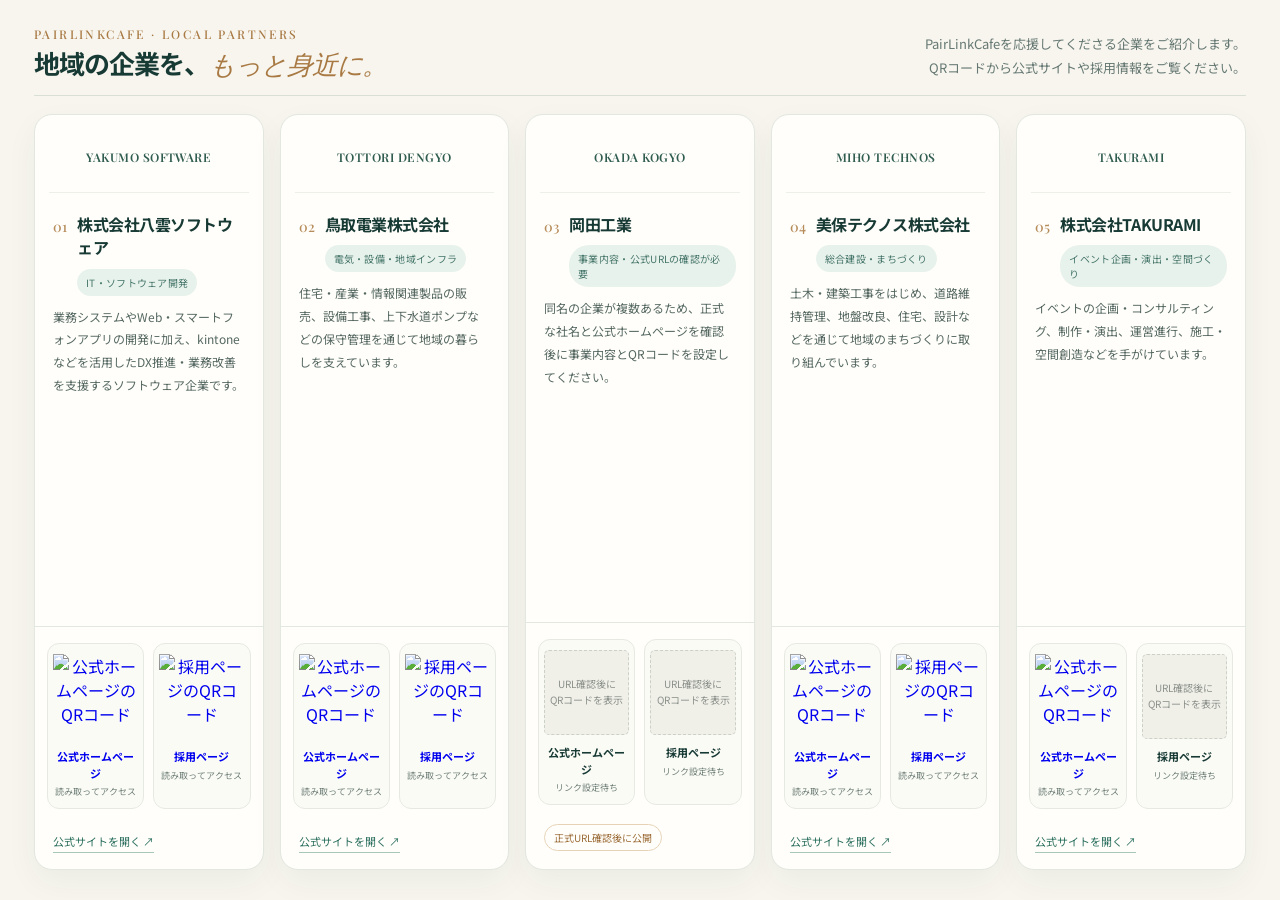
==== kigyousyoukai/index.html @ ba6de758 "new project." ====
<!DOCTYPE html>
<html lang="ja">
<head>
<meta charset="UTF-8">
<meta name="viewport" content="width=device-width, initial-scale=1.0">
<meta name="theme-color" content="#173c37">

<title>PairLinkCafe | Partner Companies</title>

<link rel="stylesheet" href="style.css">

<link rel="preconnect" href="https://fonts.googleapis.com">
<link href="https://fonts.googleapis.com/css2?family=Noto+Sans+JP:wght@400;500;600;700;800&family=Playfair+Display:wght@500;600;700&display=swap" rel="stylesheet">
</head>

<body>
<main class="page">

<section class="intro">
    <div>
    <div class="kicker">
        PairLinkCafe · Local Partners
    </div>

    <h1>
        地域の企業を、<em>もっと身近に。</em>
    </h1>
    </div>

    <p>
    PairLinkCafeを応援してくださる企業をご紹介します。<br>
    QRコードから公式サイトや採用情報をご覧ください。
    </p>
</section>

<!-- JavaScriptで5社の情報を表示 -->
<section class="companies" id="companies"></section>

</main>

<script src="script.js"></script>
</body>
</html>
---- kigyousyoukai/style.css ----
:root {
--ink: #183a35;
--muted: #667873;
--cream: #f7f5ee;
--paper: #fffefa;
--mint: #dbece3;
--line: #e2e7df;
--accent: #d6a66b;
}

* {
box-sizing: border-box;
}

html,
body {
margin: 0;
width: 100%;
height: 100%;
overflow: hidden;
}

body {
background: var(--cream);
color: var(--ink);
font-family: "Noto Sans JP", sans-serif;
}

/* 画面全体 */
.page {
width: 100vw;
height: 100vh;
padding: 26px 34px 30px;
display: flex;
flex-direction: column;
gap: 18px;
}

/* タイトル部分 */
.intro {
display: flex;
justify-content: space-between;
align-items: end;
gap: 30px;
flex: 0 0 auto;
border-bottom: 1px solid #d8dfd5;
padding-bottom: 16px;
}

.kicker {
font: 500 12px "Playfair Display", serif;
letter-spacing: 0.2em;
text-transform: uppercase;
color: #a87943;
}

h1 {
font-size: clamp(26px, 2vw, 38px);
letter-spacing: -0.04em;
margin: 5px 0 0;
line-height: 1.2;
}

h1 em {
font-family: "Playfair Display", serif;
font-weight: 500;
color: #a87943;
}

.intro p {
max-width: 520px;
margin: 0;
color: var(--muted);
font-size: 13px;
line-height: 1.8;
text-align: right;
}

/* 5社を横一列に表示 */
.companies {
display: grid;
grid-template-columns: repeat(5, minmax(0, 1fr));
gap: 16px;
flex: 1;
min-height: 0;
}

/* 企業カード */
.company {
background: var(--paper);
border: 1px solid var(--line);
border-radius: 18px;
overflow: hidden;
box-shadow: 0 12px 32px #183a350d;
display: flex;
flex-direction: column;
min-width: 0;
min-height: 0;
}

/* ロゴ部分 */
.brand {
height: 78px;
display: flex;
align-items: center;
justify-content: center;
gap: 10px;
padding: 12px 12px 6px;
border-bottom: 1px solid #edf0e9;
margin: 0 14px 8px;
}

.brand img {
width: 44px;
height: 44px;
object-fit: contain;
flex-shrink: 0;
}

.brand-word {
font: 600 12px "Playfair Display", "Noto Sans JP", serif;
letter-spacing: 0.04em;
color: #315d51;
text-align: left;
line-height: 1.35;
overflow-wrap: anywhere;
}

/* 企業名 */
.company-top {
padding: 12px 18px 10px;
display: flex;
gap: 10px;
align-items: flex-start;
}

.num {
font: 500 14px "Playfair Display", serif;
color: #b78c5b;
padding-top: 4px;
flex-shrink: 0;
}

h3 {
margin: 0;
font-size: clamp(16px, 1.15vw, 21px);
line-height: 1.45;
letter-spacing: -0.03em;
overflow-wrap: anywhere;
}

.category {
display: inline-block;
margin-top: 9px;
font-size: 10px;
line-height: 1.5;
letter-spacing: 0.03em;
color: #47776b;
background: #e8f2ec;
padding: 6px 9px;
border-radius: 20px;
}

/* 事業内容 */
.description {
font-size: clamp(12px, 0.8vw, 14px);
line-height: 1.9;
color: #566862;
margin: 0;
padding: 0 18px 18px;
flex: 1;
}

/* QRコード部分 */
.links {
border-top: 1px solid var(--line);
padding: 16px 12px 18px;
display: grid;
grid-template-columns: 1fr 1fr;
gap: 9px;
margin-top: auto;
}

.qr-link {
background: #fbfbf6;
border: 1px solid #e6e9e1;
border-radius: 12px;
padding: 10px 5px;
text-align: center;
text-decoration: none;
min-width: 0;
}

.qr-link img {
width: min(100%, 124px);
aspect-ratio: 1;
object-fit: contain;
display: block;
margin: 0 auto 9px;
image-rendering: pixelated;
}

.qr-link strong {
display: block;
font-size: 11px;
line-height: 1.5;
}

.qr-link small {
display: block;
font-size: 9px;
color: #71817a;
margin-top: 4px;
}

/* URL未設定時の表示 */
.qr-fallback {
width: min(100%, 124px);
aspect-ratio: 1;
margin: 0 auto 9px;
display: grid;
place-items: center;
background: #f0f0e9;
color: #8b918a;
font-size: 10px;
line-height: 1.6;
border: 1px dashed #cbd1c7;
border-radius: 5px;
}

/* 公式サイトへのリンク */
.visit {
padding: 0 18px 18px;
}

.visit a {
font-size: 11px;
text-decoration: none;
color: #2d7160;
border-bottom: 1px solid #a7c8b8;
padding-bottom: 3px;
}

.visit a:after {
content: " ↗";
}

.pill {
display: inline-block;
font-size: 10px;
color: #9b6c38;
border: 1px solid #e6d3b7;
padding: 5px 9px;
border-radius: 30px;
}

/* FHDより小さい画面 */
@media (max-width: 1200px) {
html,
body {
height: auto;
overflow: auto;
}

.page {
height: auto;
min-height: 100vh;
width: 100%;
padding: 20px;
overflow: visible;
}

.companies {
grid-template-columns: repeat(2, minmax(0, 1fr));
}

.intro {
align-items: flex-start;
flex-direction: column;
}

.intro p {
text-align: left;
}

.company {
min-height: 520px;
}
}

/* 印刷用 */
@media print {
html,
body {
height: 100%;
overflow: hidden;
}

.page {
height: 100vh;
padding: 20px;
}

.companies {
gap: 10px;
}

.company {
box-shadow: none;
}

.qr-link {
break-inside: avoid;
}
}
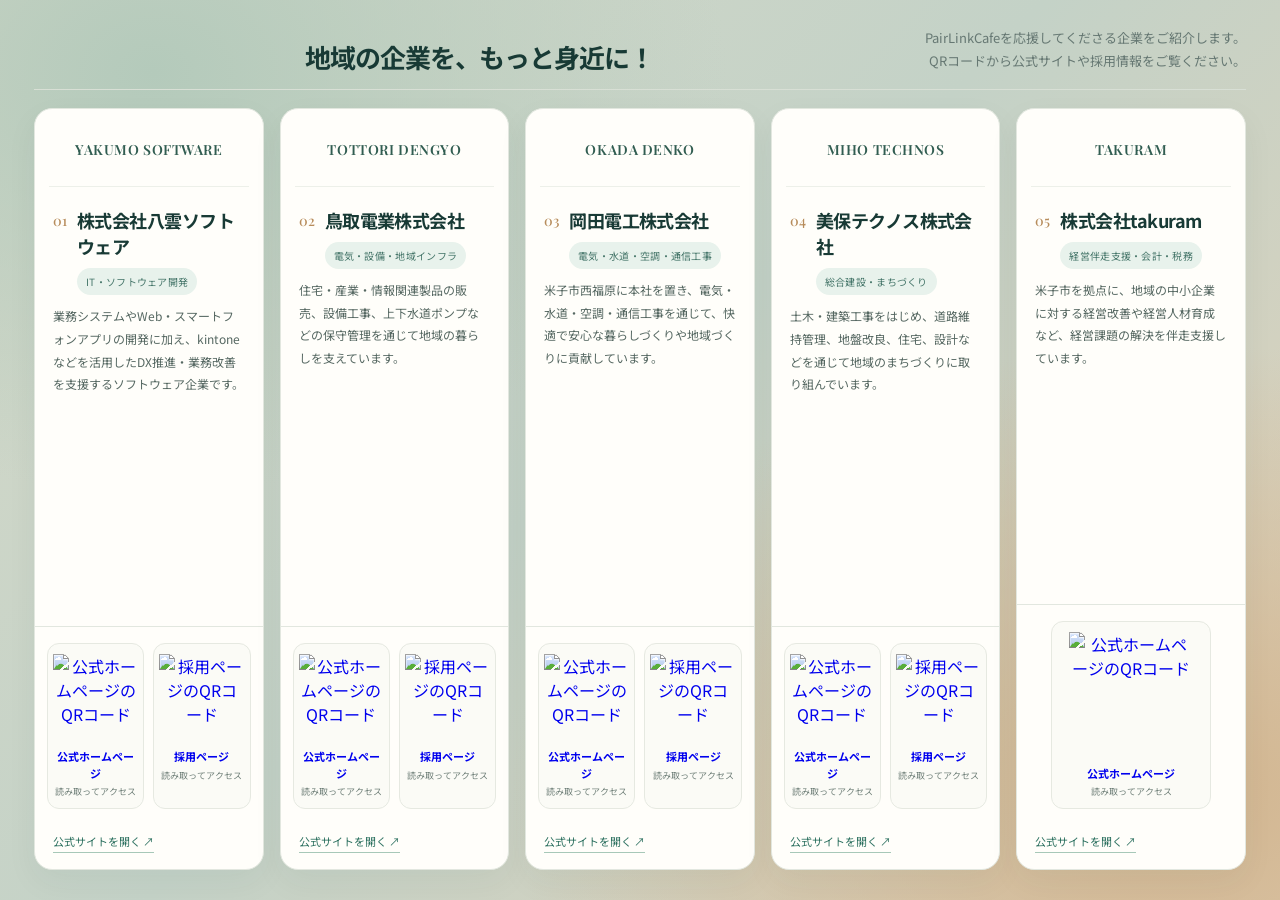
==== commit a1c69101: "commit" ====
--- a/kigyousyoukai/index.html
+++ b/kigyousyoukai/index.html
@@ -19,12 +19,12 @@
 
 <section class="intro">
     <div>
-    <div class="kicker">
-        PairLinkCafe · Local Partners
+    <!-- <div class="kicker">
+        PairLinkCafe · Local Partners -->
     </div>
 
     <h1>
-        地域の企業を、<em>もっと身近に。</em>
+        地域の企業を、もっと身近に！<em></em>
     </h1>
     </div>
 
--- a/kigyousyoukai/style.css
+++ b/kigyousyoukai/style.css
@@ -22,7 +22,10 @@
 }
 
 body {
-background: var(--cream);
+background:
+radial-gradient(ellipse at 12% 8%, #b4cabb 0, transparent 36%),
+radial-gradient(ellipse at 92% 88%, #d2b58f 0, transparent 40%),
+linear-gradient(135deg, #d5d9c9 0%, #c4d2c7 48%, #e0d1b9 100%);
 color: var(--ink);
 font-family: "Noto Sans JP", sans-serif;
 }
@@ -112,14 +115,14 @@
 }
 
 .brand img {
-width: 44px;
-height: 44px;
+width: 56px;
+height: 56px;
 object-fit: contain;
 flex-shrink: 0;
 }
 
 .brand-word {
-font: 600 12px "Playfair Display", "Noto Sans JP", serif;
+font: 600 14px "Playfair Display", "Noto Sans JP", serif;
 letter-spacing: 0.04em;
 color: #315d51;
 text-align: left;
@@ -144,7 +147,7 @@
 
 h3 {
 margin: 0;
-font-size: clamp(16px, 1.15vw, 21px);
+font-size: clamp(18px, 1.35vw, 24px);
 line-height: 1.45;
 letter-spacing: -0.03em;
 overflow-wrap: anywhere;
@@ -180,6 +183,15 @@
 grid-template-columns: 1fr 1fr;
 gap: 9px;
 margin-top: auto;
+}
+
+.links--single {
+grid-template-columns: 1fr;
+}
+
+.links--single .qr-link {
+width: min(100%, 160px);
+justify-self: center;
 }
 
 .qr-link {
